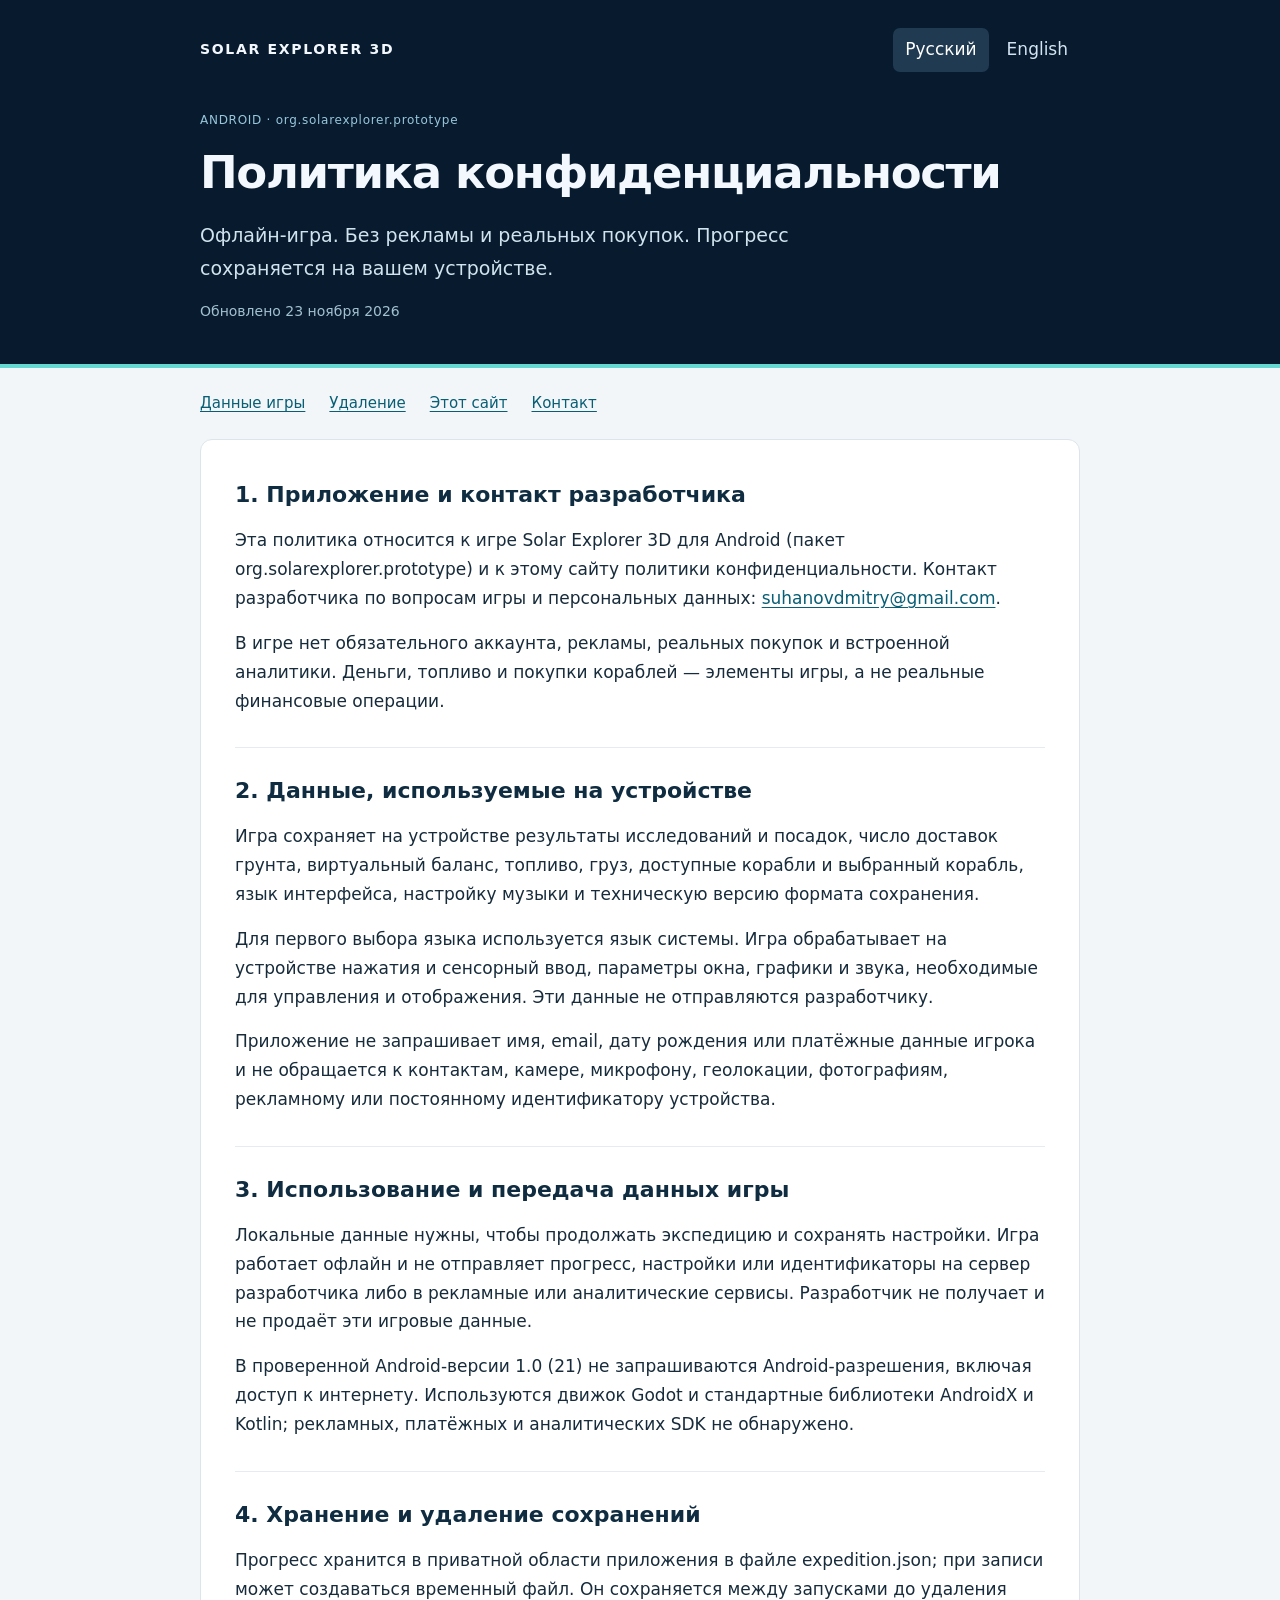
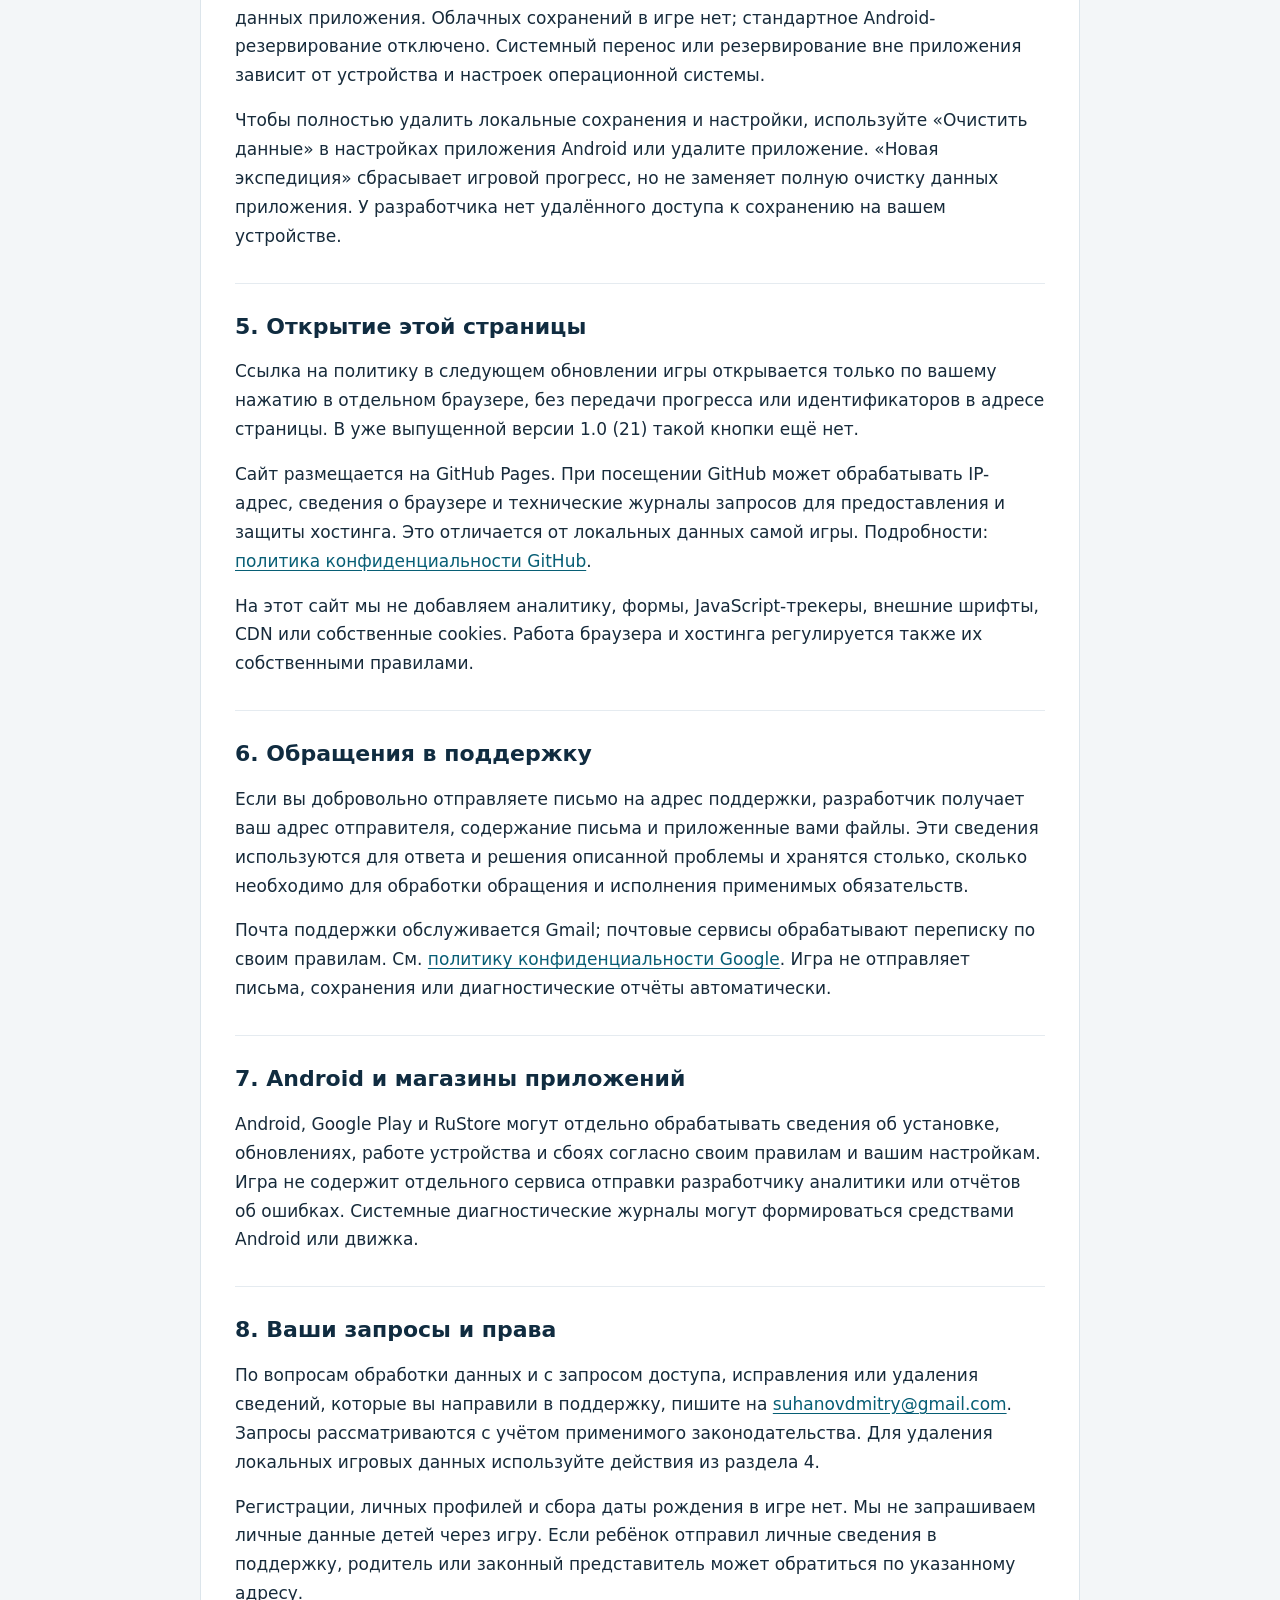
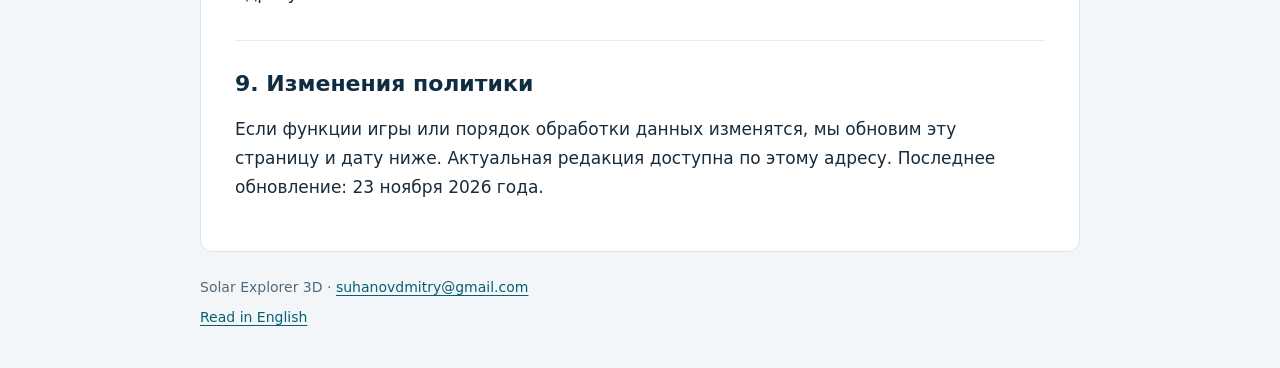
==== index.html @ 9baab829 "Prepare Solar Explorer 3D privacy policy in Russian and English" ====
<!doctype html>
<html lang="ru">
<head>
  <meta charset="utf-8">
  <meta name="viewport" content="width=device-width, initial-scale=1">
  <meta name="description" content="Политика конфиденциальности — Solar Explorer 3D. Офлайн-игра. Без рекламы и реальных покупок. Прогресс сохраняется на вашем устройстве.">
  <meta name="color-scheme" content="light">
  <meta name="referrer" content="no-referrer">
  <title>Политика конфиденциальности — Solar Explorer 3D</title>
  <link rel="stylesheet" href="style.css">
  <link rel="alternate" hreflang="en" href="en/">
</head>
<body>
<a class="skip" href="#main">К содержимому</a>
<header class="hero"><div class="wrap">
  <nav aria-label="Язык политики"><span class="brand">SOLAR EXPLORER 3D</span><div class="languages"><a href="./" lang="ru" hreflang="ru" aria-current="page">Русский</a><a href="en/" lang="en" hreflang="en" >English</a></div></nav>
  <p class="eyebrow">ANDROID · org.solarexplorer.prototype</p>
  <h1>Политика конфиденциальности</h1><p class="intro">Офлайн-игра. Без рекламы и реальных покупок. Прогресс сохраняется на вашем устройстве.</p><p class="updated"><time datetime="2026-11-23">Обновлено 23 ноября 2026</time></p>
</div></header>
<main id="main" class="wrap">
  <aside class="quick"><a href="#local-data">Данные игры</a><a href="#retention">Удаление</a><a href="#website">Этот сайт</a><a href="#contact">Контакт</a></aside>
  <article><section id="contact"><h2>1. Приложение и контакт разработчика</h2><p>Эта политика относится к игре Solar Explorer 3D для Android (пакет org.solarexplorer.prototype) и к этому сайту политики конфиденциальности. Контакт разработчика по вопросам игры и персональных данных: <a href="mailto:suhanovdmitry@gmail.com">suhanovdmitry@gmail.com</a>.</p><p>В игре нет обязательного аккаунта, рекламы, реальных покупок и встроенной аналитики. Деньги, топливо и покупки кораблей — элементы игры, а не реальные финансовые операции.</p></section>
<section id="local-data"><h2>2. Данные, используемые на устройстве</h2><p>Игра сохраняет на устройстве результаты исследований и посадок, число доставок грунта, виртуальный баланс, топливо, груз, доступные корабли и выбранный корабль, язык интерфейса, настройку музыки и техническую версию формата сохранения.</p><p>Для первого выбора языка используется язык системы. Игра обрабатывает на устройстве нажатия и сенсорный ввод, параметры окна, графики и звука, необходимые для управления и отображения. Эти данные не отправляются разработчику.</p><p>Приложение не запрашивает имя, email, дату рождения или платёжные данные игрока и не обращается к контактам, камере, микрофону, геолокации, фотографиям, рекламному или постоянному идентификатору устройства.</p></section>
<section id="use"><h2>3. Использование и передача данных игры</h2><p>Локальные данные нужны, чтобы продолжать экспедицию и сохранять настройки. Игра работает офлайн и не отправляет прогресс, настройки или идентификаторы на сервер разработчика либо в рекламные или аналитические сервисы. Разработчик не получает и не продаёт эти игровые данные.</p><p>В проверенной Android-версии 1.0 (21) не запрашиваются Android-разрешения, включая доступ к интернету. Используются движок Godot и стандартные библиотеки AndroidX и Kotlin; рекламных, платёжных и аналитических SDK не обнаружено.</p></section>
<section id="retention"><h2>4. Хранение и удаление сохранений</h2><p>Прогресс хранится в приватной области приложения в файле expedition.json; при записи может создаваться временный файл. Он сохраняется между запусками до удаления данных приложения. Облачных сохранений в игре нет; стандартное Android-резервирование отключено. Системный перенос или резервирование вне приложения зависит от устройства и настроек операционной системы.</p><p>Чтобы полностью удалить локальные сохранения и настройки, используйте «Очистить данные» в настройках приложения Android или удалите приложение. «Новая экспедиция» сбрасывает игровой прогресс, но не заменяет полную очистку данных приложения. У разработчика нет удалённого доступа к сохранению на вашем устройстве.</p></section>
<section id="website"><h2>5. Открытие этой страницы</h2><p>Ссылка на политику в следующем обновлении игры открывается только по вашему нажатию в отдельном браузере, без передачи прогресса или идентификаторов в адресе страницы. В уже выпущенной версии 1.0 (21) такой кнопки ещё нет.</p><p>Сайт размещается на GitHub Pages. При посещении GitHub может обрабатывать IP-адрес, сведения о браузере и технические журналы запросов для предоставления и защиты хостинга. Это отличается от локальных данных самой игры. Подробности: <a href="https://docs.github.com/en/site-policy/privacy-policies/github-general-privacy-statement">политика конфиденциальности GitHub</a>.</p><p>На этот сайт мы не добавляем аналитику, формы, JavaScript-трекеры, внешние шрифты, CDN или собственные cookies. Работа браузера и хостинга регулируется также их собственными правилами.</p></section>
<section id="support"><h2>6. Обращения в поддержку</h2><p>Если вы добровольно отправляете письмо на адрес поддержки, разработчик получает ваш адрес отправителя, содержание письма и приложенные вами файлы. Эти сведения используются для ответа и решения описанной проблемы и хранятся столько, сколько необходимо для обработки обращения и исполнения применимых обязательств.</p><p>Почта поддержки обслуживается Gmail; почтовые сервисы обрабатывают переписку по своим правилам. См. <a href="https://policies.google.com/privacy">политику конфиденциальности Google</a>. Игра не отправляет письма, сохранения или диагностические отчёты автоматически.</p></section>
<section id="platforms"><h2>7. Android и магазины приложений</h2><p>Android, Google Play и RuStore могут отдельно обрабатывать сведения об установке, обновлениях, работе устройства и сбоях согласно своим правилам и вашим настройкам. Игра не содержит отдельного сервиса отправки разработчику аналитики или отчётов об ошибках. Системные диагностические журналы могут формироваться средствами Android или движка.</p></section>
<section id="rights"><h2>8. Ваши запросы и права</h2><p>По вопросам обработки данных и с запросом доступа, исправления или удаления сведений, которые вы направили в поддержку, пишите на <a href="mailto:suhanovdmitry@gmail.com">suhanovdmitry@gmail.com</a>. Запросы рассматриваются с учётом применимого законодательства. Для удаления локальных игровых данных используйте действия из раздела 4.</p><p>Регистрации, личных профилей и сбора даты рождения в игре нет. Мы не запрашиваем личные данные детей через игру. Если ребёнок отправил личные сведения в поддержку, родитель или законный представитель может обратиться по указанному адресу.</p></section>
<section id="changes"><h2>9. Изменения политики</h2><p>Если функции игры или порядок обработки данных изменятся, мы обновим эту страницу и дату ниже. Актуальная редакция доступна по этому адресу. Последнее обновление: 23 ноября 2026 года.</p></section></article>
</main>
<footer class="wrap"><p>Solar Explorer 3D · <a href="mailto:suhanovdmitry@gmail.com">suhanovdmitry@gmail.com</a></p><p><a href="en/" lang="en">Read in English</a></p></footer>
</body>
</html>
---- style.css ----
*{box-sizing:border-box}html{scroll-padding-top:24px}body{margin:0;background:#f3f6f8;color:#172b3b;font:17px/1.7 system-ui,-apple-system,BlinkMacSystemFont,"Segoe UI",sans-serif}.wrap{width:min(100% - 48px,880px);margin-inline:auto}.hero{background:#081b2e;color:#f3f8ff;padding:28px 0 40px;border-bottom:4px solid #64d8d1}nav{display:flex;align-items:center;justify-content:space-between;gap:20px;flex-wrap:wrap}.brand{font-weight:750;font-size:14px;letter-spacing:.12em}.languages{display:flex;gap:6px}.languages a{color:#d3e4f3;text-decoration:none;padding:7px 12px;border-radius:7px;min-height:44px}.languages a[aria-current]{background:#203b51;color:#fff}.eyebrow{font-size:12px;letter-spacing:.06em;color:#98c6da;margin-top:38px;overflow-wrap:anywhere}h1{font-size:clamp(30px,5.5vw,45px);line-height:1.18;letter-spacing:-.03em;overflow-wrap:anywhere;hyphens:auto;margin:12px 0 20px}.intro{max-width:650px;color:#d0e3ee;font-size:19px}.updated{font-size:14px;color:#a2c0d1;margin-bottom:0}.quick{display:flex;gap:10px 24px;flex-wrap:wrap;padding:23px 0;font-size:15px}a{color:#075e75;text-underline-offset:3px;overflow-wrap:anywhere}a:hover{text-decoration-thickness:2px}a:focus-visible{outline:3px solid #b45700;outline-offset:4px}article{background:white;border:1px solid #dce5eb;border-radius:12px;padding:12px 34px 18px}section{padding:16px 0;border-bottom:1px solid #e5ebf0}section:last-child{border:0}h2{font-size:22px;line-height:1.35;color:#102c40;margin:12px 0 16px}p{margin:0 0 16px}footer{padding:24px 0 32px;font-size:14px;color:#52697a}footer p{margin-bottom:6px}.skip{position:absolute;left:16px;top:-100px;background:#fff;padding:10px;z-index:2}.skip:focus{top:10px}@media(max-width:600px){body{font-size:16px}.wrap{width:calc(100% - 32px)}.hero{padding:22px 0 30px}nav{gap:16px}.brand{font-size:12px}.languages a{padding:8px 10px}.eyebrow{margin-top:28px;font-size:11px}.intro{font-size:17px}article{padding:6px 20px 12px}h2{font-size:20px}.quick{gap:10px 18px;padding:18px 0}section{padding:14px 0}}@media(prefers-reduced-motion:reduce){html{scroll-behavior:auto}}
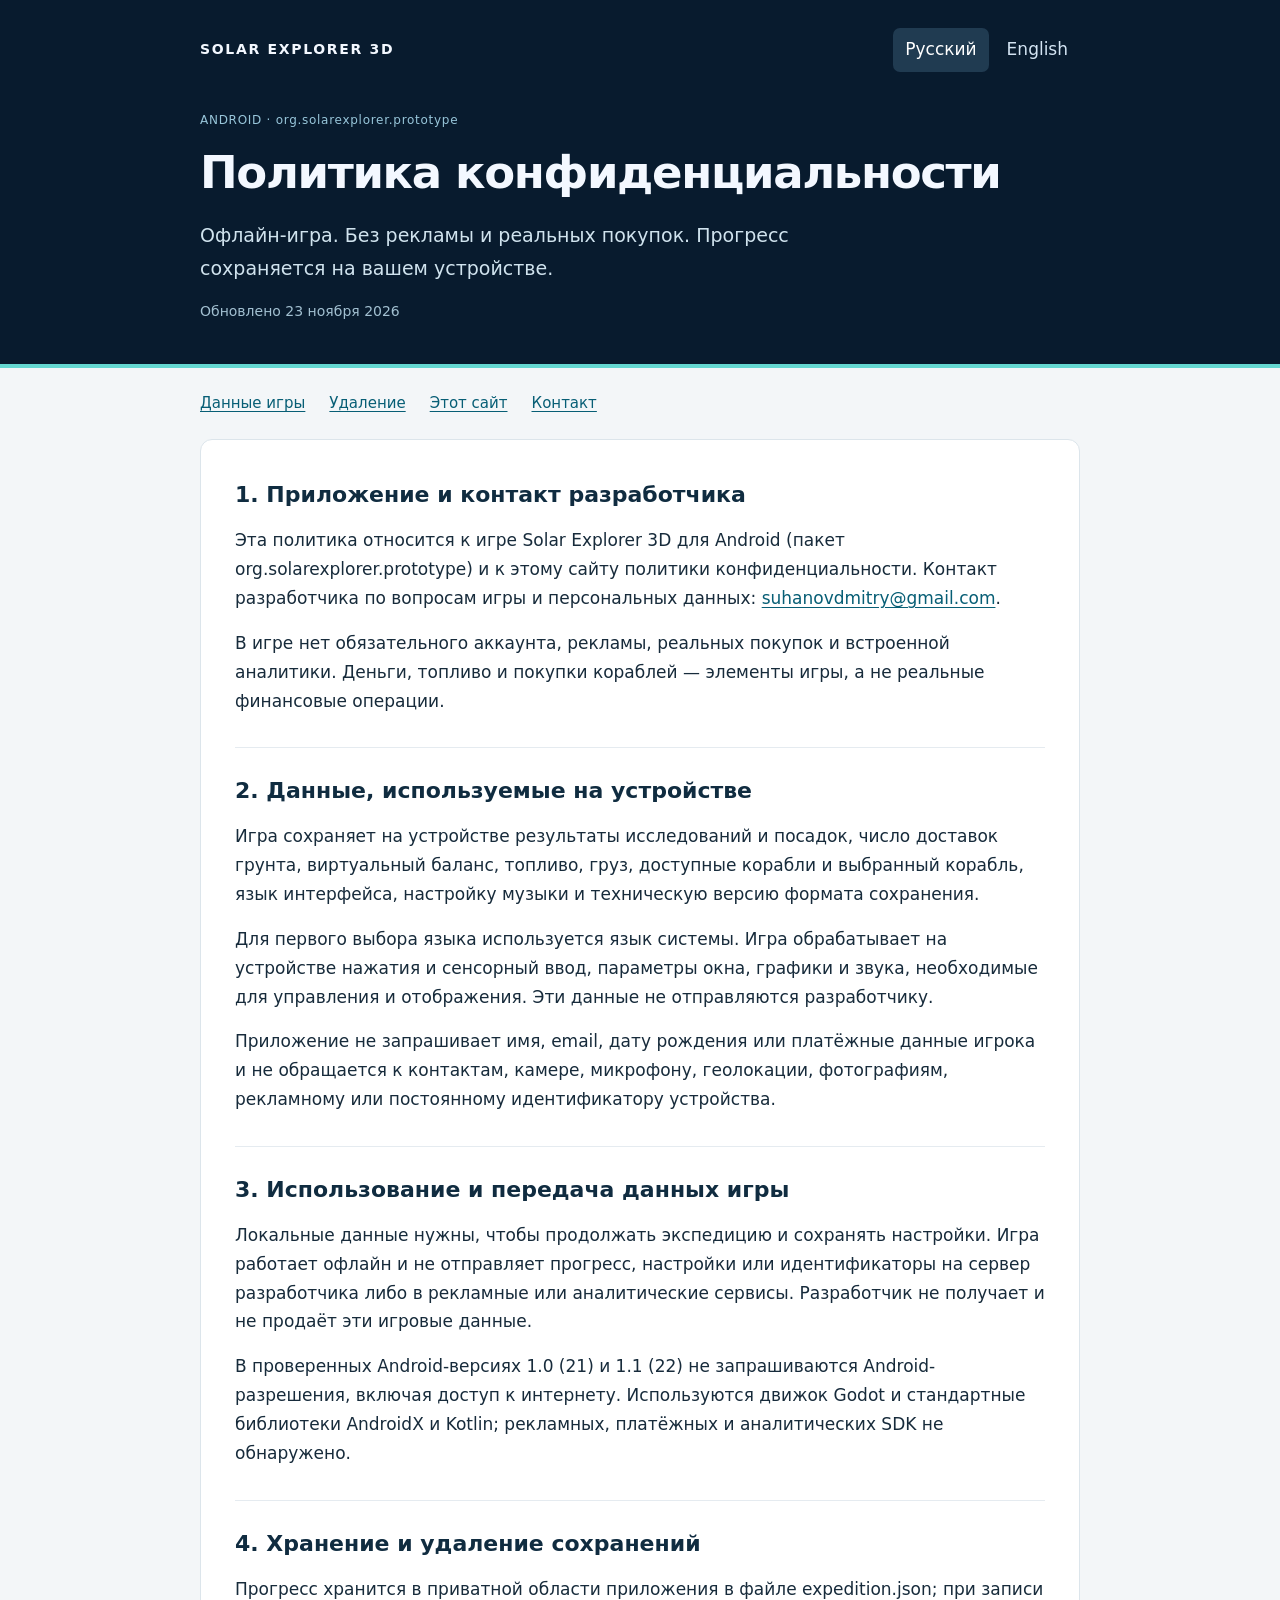
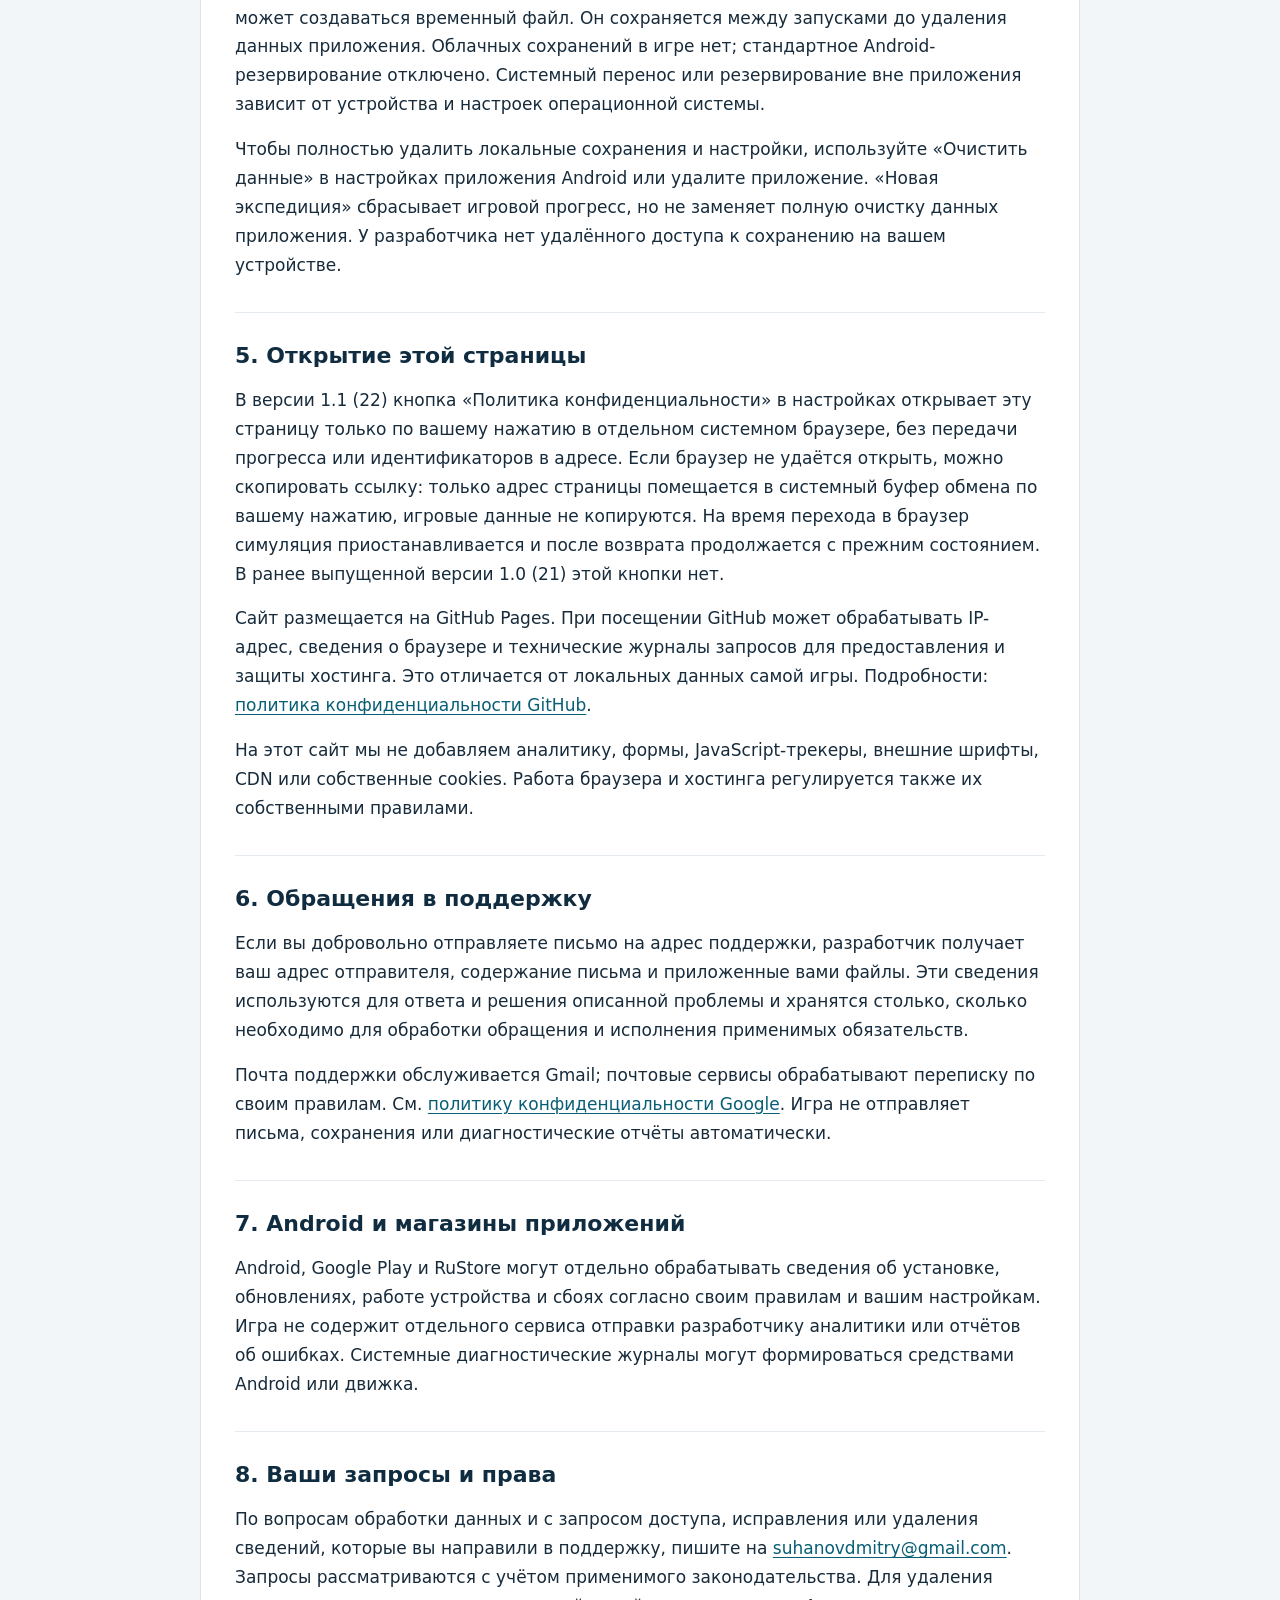
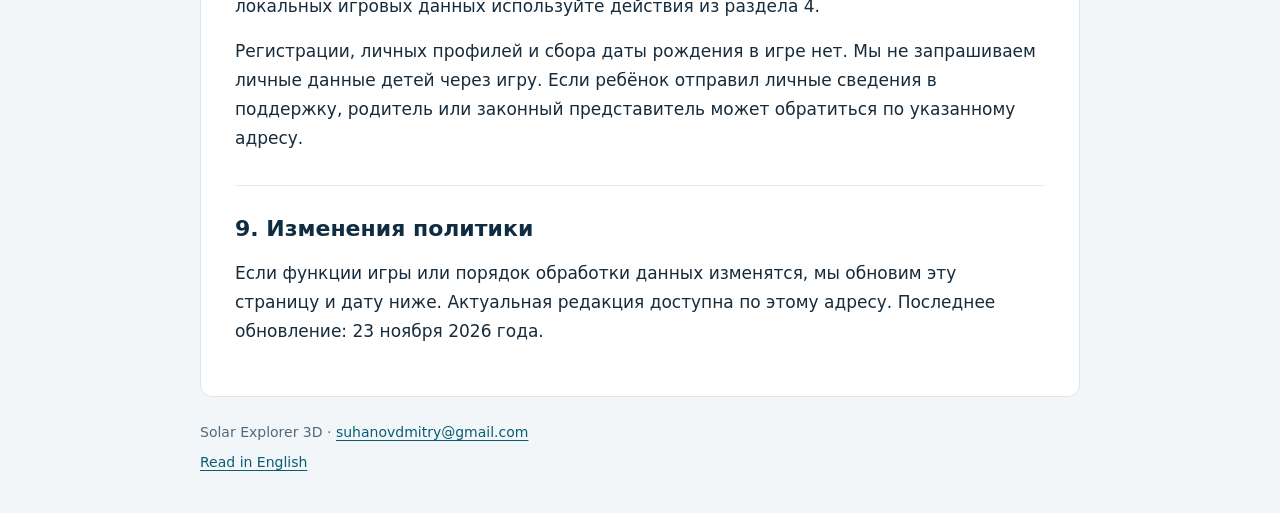
==== commit 97b1153a: "Describe the privacy button, clipboard fallback and browser return in v1.1" ====
--- a/index.html
+++ b/index.html
@@ -21,9 +21,9 @@
   <aside class="quick"><a href="#local-data">Данные игры</a><a href="#retention">Удаление</a><a href="#website">Этот сайт</a><a href="#contact">Контакт</a></aside>
   <article><section id="contact"><h2>1. Приложение и контакт разработчика</h2><p>Эта политика относится к игре Solar Explorer 3D для Android (пакет org.solarexplorer.prototype) и к этому сайту политики конфиденциальности. Контакт разработчика по вопросам игры и персональных данных: <a href="mailto:suhanovdmitry@gmail.com">suhanovdmitry@gmail.com</a>.</p><p>В игре нет обязательного аккаунта, рекламы, реальных покупок и встроенной аналитики. Деньги, топливо и покупки кораблей — элементы игры, а не реальные финансовые операции.</p></section>
 <section id="local-data"><h2>2. Данные, используемые на устройстве</h2><p>Игра сохраняет на устройстве результаты исследований и посадок, число доставок грунта, виртуальный баланс, топливо, груз, доступные корабли и выбранный корабль, язык интерфейса, настройку музыки и техническую версию формата сохранения.</p><p>Для первого выбора языка используется язык системы. Игра обрабатывает на устройстве нажатия и сенсорный ввод, параметры окна, графики и звука, необходимые для управления и отображения. Эти данные не отправляются разработчику.</p><p>Приложение не запрашивает имя, email, дату рождения или платёжные данные игрока и не обращается к контактам, камере, микрофону, геолокации, фотографиям, рекламному или постоянному идентификатору устройства.</p></section>
-<section id="use"><h2>3. Использование и передача данных игры</h2><p>Локальные данные нужны, чтобы продолжать экспедицию и сохранять настройки. Игра работает офлайн и не отправляет прогресс, настройки или идентификаторы на сервер разработчика либо в рекламные или аналитические сервисы. Разработчик не получает и не продаёт эти игровые данные.</p><p>В проверенной Android-версии 1.0 (21) не запрашиваются Android-разрешения, включая доступ к интернету. Используются движок Godot и стандартные библиотеки AndroidX и Kotlin; рекламных, платёжных и аналитических SDK не обнаружено.</p></section>
+<section id="use"><h2>3. Использование и передача данных игры</h2><p>Локальные данные нужны, чтобы продолжать экспедицию и сохранять настройки. Игра работает офлайн и не отправляет прогресс, настройки или идентификаторы на сервер разработчика либо в рекламные или аналитические сервисы. Разработчик не получает и не продаёт эти игровые данные.</p><p>В проверенных Android-версиях 1.0 (21) и 1.1 (22) не запрашиваются Android-разрешения, включая доступ к интернету. Используются движок Godot и стандартные библиотеки AndroidX и Kotlin; рекламных, платёжных и аналитических SDK не обнаружено.</p></section>
 <section id="retention"><h2>4. Хранение и удаление сохранений</h2><p>Прогресс хранится в приватной области приложения в файле expedition.json; при записи может создаваться временный файл. Он сохраняется между запусками до удаления данных приложения. Облачных сохранений в игре нет; стандартное Android-резервирование отключено. Системный перенос или резервирование вне приложения зависит от устройства и настроек операционной системы.</p><p>Чтобы полностью удалить локальные сохранения и настройки, используйте «Очистить данные» в настройках приложения Android или удалите приложение. «Новая экспедиция» сбрасывает игровой прогресс, но не заменяет полную очистку данных приложения. У разработчика нет удалённого доступа к сохранению на вашем устройстве.</p></section>
-<section id="website"><h2>5. Открытие этой страницы</h2><p>Ссылка на политику в следующем обновлении игры открывается только по вашему нажатию в отдельном браузере, без передачи прогресса или идентификаторов в адресе страницы. В уже выпущенной версии 1.0 (21) такой кнопки ещё нет.</p><p>Сайт размещается на GitHub Pages. При посещении GitHub может обрабатывать IP-адрес, сведения о браузере и технические журналы запросов для предоставления и защиты хостинга. Это отличается от локальных данных самой игры. Подробности: <a href="https://docs.github.com/en/site-policy/privacy-policies/github-general-privacy-statement">политика конфиденциальности GitHub</a>.</p><p>На этот сайт мы не добавляем аналитику, формы, JavaScript-трекеры, внешние шрифты, CDN или собственные cookies. Работа браузера и хостинга регулируется также их собственными правилами.</p></section>
+<section id="website"><h2>5. Открытие этой страницы</h2><p>В версии 1.1 (22) кнопка «Политика конфиденциальности» в настройках открывает эту страницу только по вашему нажатию в отдельном системном браузере, без передачи прогресса или идентификаторов в адресе. Если браузер не удаётся открыть, можно скопировать ссылку: только адрес страницы помещается в системный буфер обмена по вашему нажатию, игровые данные не копируются. На время перехода в браузер симуляция приостанавливается и после возврата продолжается с прежним состоянием. В ранее выпущенной версии 1.0 (21) этой кнопки нет.</p><p>Сайт размещается на GitHub Pages. При посещении GitHub может обрабатывать IP-адрес, сведения о браузере и технические журналы запросов для предоставления и защиты хостинга. Это отличается от локальных данных самой игры. Подробности: <a href="https://docs.github.com/en/site-policy/privacy-policies/github-general-privacy-statement">политика конфиденциальности GitHub</a>.</p><p>На этот сайт мы не добавляем аналитику, формы, JavaScript-трекеры, внешние шрифты, CDN или собственные cookies. Работа браузера и хостинга регулируется также их собственными правилами.</p></section>
 <section id="support"><h2>6. Обращения в поддержку</h2><p>Если вы добровольно отправляете письмо на адрес поддержки, разработчик получает ваш адрес отправителя, содержание письма и приложенные вами файлы. Эти сведения используются для ответа и решения описанной проблемы и хранятся столько, сколько необходимо для обработки обращения и исполнения применимых обязательств.</p><p>Почта поддержки обслуживается Gmail; почтовые сервисы обрабатывают переписку по своим правилам. См. <a href="https://policies.google.com/privacy">политику конфиденциальности Google</a>. Игра не отправляет письма, сохранения или диагностические отчёты автоматически.</p></section>
 <section id="platforms"><h2>7. Android и магазины приложений</h2><p>Android, Google Play и RuStore могут отдельно обрабатывать сведения об установке, обновлениях, работе устройства и сбоях согласно своим правилам и вашим настройкам. Игра не содержит отдельного сервиса отправки разработчику аналитики или отчётов об ошибках. Системные диагностические журналы могут формироваться средствами Android или движка.</p></section>
 <section id="rights"><h2>8. Ваши запросы и права</h2><p>По вопросам обработки данных и с запросом доступа, исправления или удаления сведений, которые вы направили в поддержку, пишите на <a href="mailto:suhanovdmitry@gmail.com">suhanovdmitry@gmail.com</a>. Запросы рассматриваются с учётом применимого законодательства. Для удаления локальных игровых данных используйте действия из раздела 4.</p><p>Регистрации, личных профилей и сбора даты рождения в игре нет. Мы не запрашиваем личные данные детей через игру. Если ребёнок отправил личные сведения в поддержку, родитель или законный представитель может обратиться по указанному адресу.</p></section>
